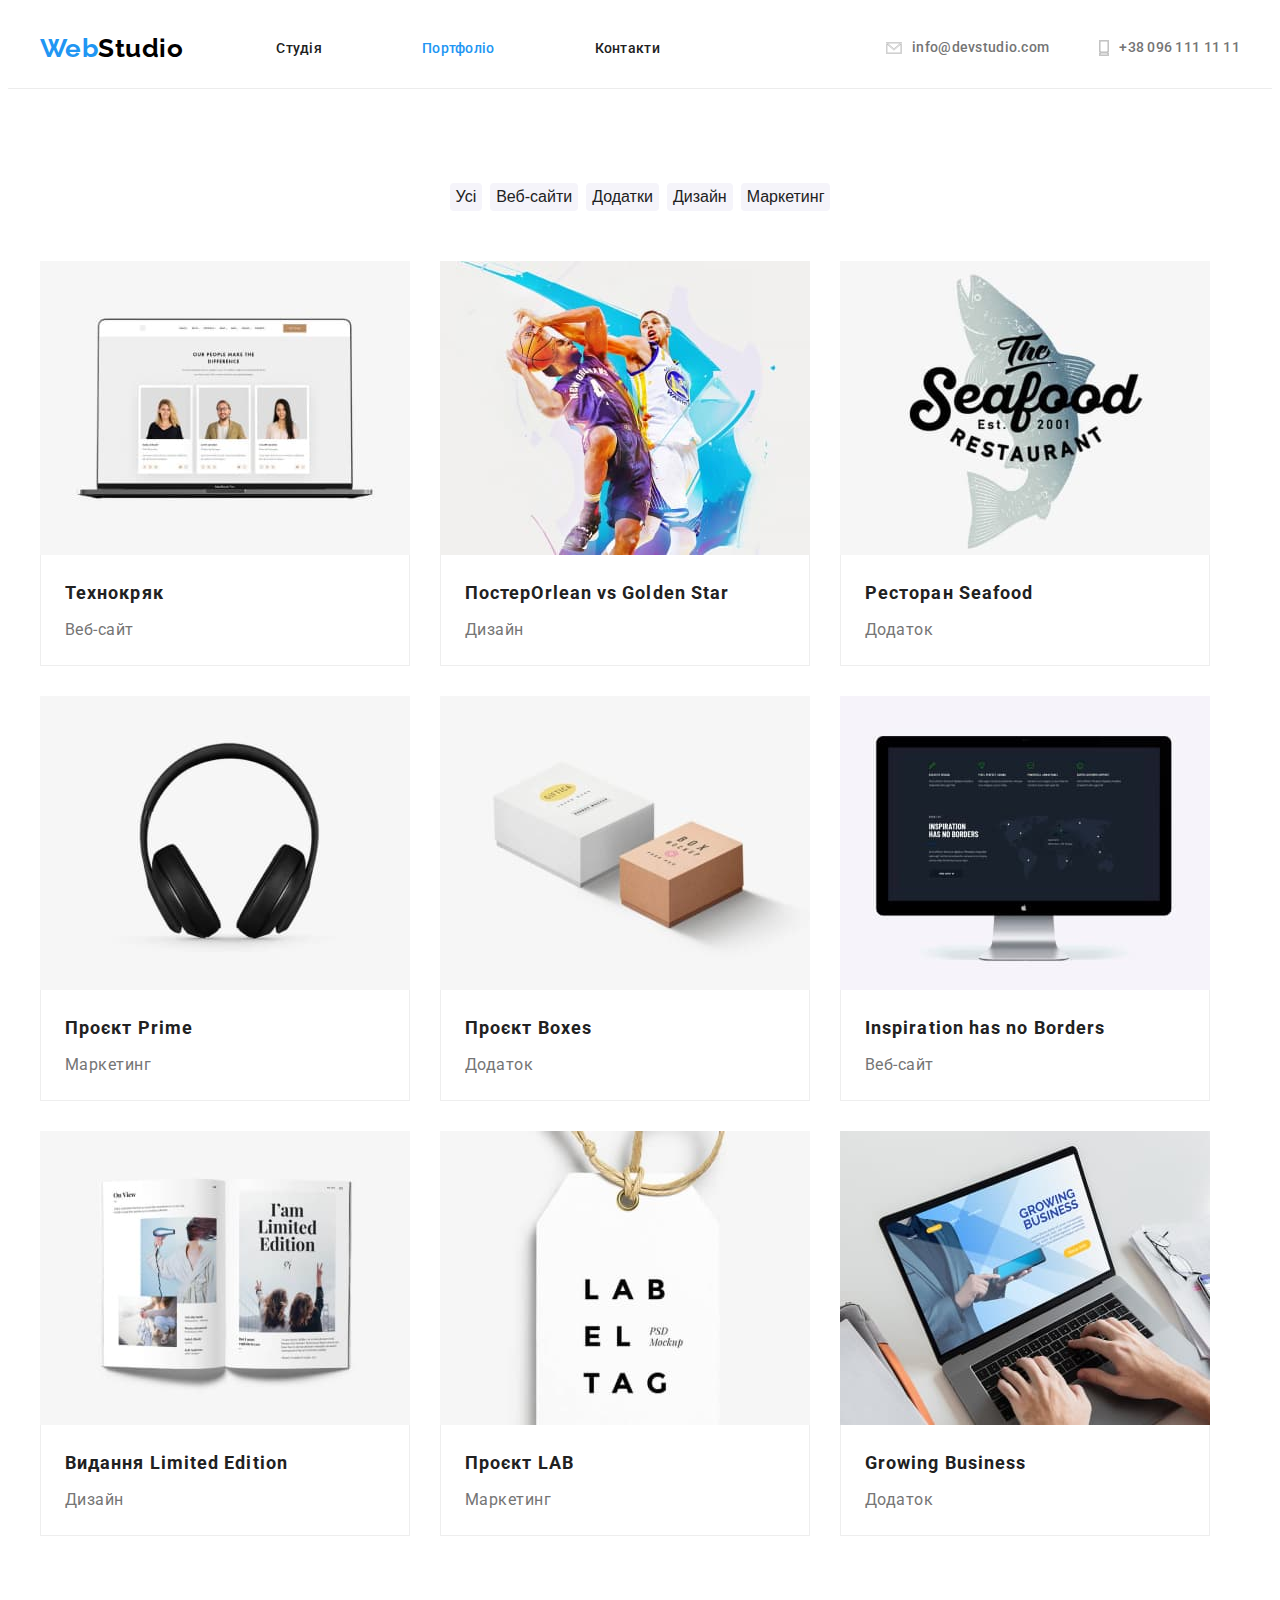
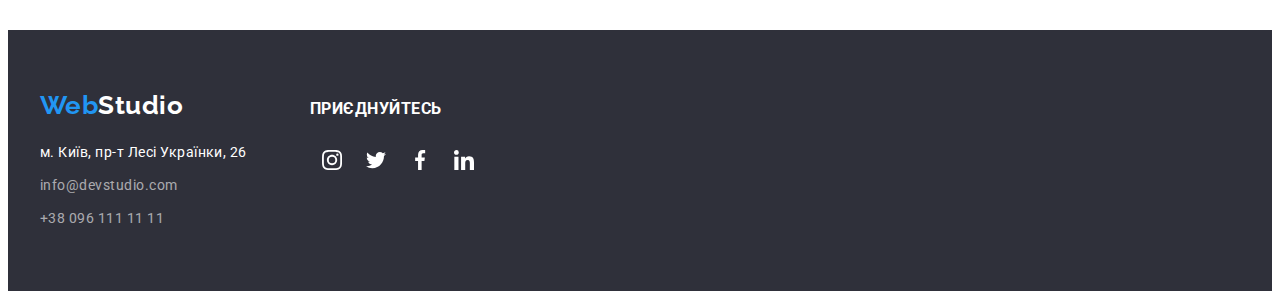
==== portfolio.html @ 02b4a6a3 "ДЗ 4-1" ====
<!DOCTYPE html>
<html lang="uk">
  <head>
    <meta charset="UTF-8" />
    <meta http-equiv="X-UA-Compatible" content="IE=edge" />
    <meta name="viewport" content="width=device-width, initial-scale=1.0" />
    <title>Портфоліо</title>
    <link
      rel="stylesheet"
      href="https://cdnjs.cloudflare.com/ajax/libs/modern-normalize/1.1.0/modern-normalize.min.css"
      integrity="sha512-wpPYUAdjBVSE4KJnH1VR1HeZfpl1ub8YT/NKx4PuQ5NmX2tKuGu6U/JRp5y+Y8XG2tV+wKQpNHVUX03MfMFn9Q=="
      crossorigin="anonymous"
      referrerpolicy="no-referrer"
    />
    <link rel="preconnect" href="https://fonts.googleapis.com" />
    <link rel="preconnect" href="https://fonts.gstatic.com" crossorigin />
    <link
      href="https://fonts.googleapis.com/css2?family=Raleway:wght@700&family=Roboto:wght@400;500;700;900&display=swap"
      rel="stylesheet"
    />
    <link rel="stylesheet" href="./css/styles.css" />
  </head>
  <body>
    <!--Навігація-->
    <header class="header">
      <div class="container container-header">
        <nav class="header-nav">
          <a lang="en" href="./index.html" class="logo links">
            Web<span class="logo-head">Studio</span>
          </a>
          <ul class="site-nav">
            <li class="site-nav-item list">
              <a href="./index.html" class="site-nav-link links">Студія</a>
            </li>
            <li class="site-nav-item list">
              <a href="./portfolio.html" class="site-nav-link links current">Портфоліо</a>
            </li>
            <li class="site-nav-item list">
              <a href="" class="site-nav-link links">Контакти</a>
            </li>
          </ul>
        </nav>
        <ul class="contacts list">
          <li class="contacts-item">
            <a href="mailto:info@devstudio.com" class="contacts-link links">
              <svg class="contacts-icon" width="16" height="12">
                <use href="./images/icons.svg#mail"></use>
              </svg>
              info@devstudio.com</a
            >
          </li>
          <li class="contacts-item">
            <a href="tel:+380961111111" class="contacts-link links"
              ><svg class="contacts-icon" width="10" height="16">
                <use href="./images/icons.svg#Tel"></use></svg
              >+38 096 111 11 11</a
            >
          </li>
        </ul>
      </div>
    </header>
    <!-- Портфоліо -->
    <main>
      <section class="section">
        <div class="container">
          <h1 class="visually-hidden">Фільтри</h1>
          <ul class="main-list list">
            <li>
              <button class="main-list-item" type="button">Усі</button>
            </li>
            <li>
              <button class="main-list-item" type="button">Веб-сайти</button>
            </li>
            <li>
              <button class="main-list-item" type="button">Додатки</button>
            </li>
            <li>
              <button class="main-list-item" type="button">Дизайн</button>
            </li>
            <li>
              <button class="main-list-item" type="button">Маркетинг</button>
            </li>
          </ul>
          <!-- Роботи компанії -->
          <ul class="main-list-work list">
            <li class="galery">
              <img src="./images/portfolio/img-1.jpg" alt="Лептоп" width="370" height="294" />
              <div class="galary-border">
                <h2 class="galery-title">Технокряк</h2>
                <p class="galary-text">Веб-сайт</p>
              </div>
            </li>
            <li class="galery">
              <img
                src="./images/portfolio/img-2.jpg"
                alt="Турнір з баскетболу"
                width="370"
                height="294"
              />
              <div class="galary-border">
                <h2 class="galery-title">Постер<span lang="en">Orlean vs Golden Star</span></h2>
                <p class="galary-text">Дизайн</p>
              </div>
            </li>
            <li class="galery">
              <img src="./images/portfolio/img-3.jpg" alt="Риба" width="370" height="294" />
              <div class="galary-border">
                <h2 class="galery-title">
                  Ресторан
                  <span lang="en">Seafood</span>
                </h2>
                <p class="galary-text">Додаток</p>
              </div>
            </li>
            <li class="galery">
              <img src="./images/portfolio/img-4.jpg" alt="Навушники" width="370" height="294" />
              <div class="galary-border">
                <h2 class="galery-title">
                  Проєкт
                  <span lang="en">Prime</span>
                </h2>
                <p class="galary-text">Маркетинг</p>
              </div>
            </li>
            <li class="galery">
              <img src="./images/portfolio/img-5.jpg" alt="Дві коробки" width="370" height="294" />
              <div class="galary-border">
                <h2 class="galery-title">
                  Проєкт
                  <span lang="en">Boxes</span>
                </h2>
                <p class="galary-text">Додаток</p>
              </div>
            </li>
            <li class="galery">
              <img src="./images/portfolio/img-6.jpg" alt="Монітор" width="370" height="294" />
              <div class="galary-border">
                <h2 class="galery-title" lang="en">Inspiration has no Borders</h2>
                <p class="galary-text">Веб-сайт</p>
              </div>
            </li>
            <li class="galery">
              <img src="./images/portfolio/img-7.jpg" alt="Книга" width="370" height="294" />
              <div class="galary-border">
                <h2 class="galery-title">
                  Видання
                  <span lang="en">Limited Edition</span>
                </h2>
                <p class="galary-text">Дизайн</p>
              </div>
            </li>
            <li class="galery">
              <img src="./images/portfolio/img-8.jpg" alt="Бірка" width="370" height="294" />
              <div class="galary-border">
                <h2 class="galery-title">
                  Проєкт
                  <span lang="en">LAB</span>
                </h2>
                <p class="galary-text">Маркетинг</p>
              </div>
            </li>
            <li class="galery">
              <img
                src="./images/portfolio/img-9.jpg"
                alt="Робочий стіл з ноутбуком і особистими речами"
                width="370"
                height="294"
              />
              <div class="galary-border">
                <h2 class="galery-title" lang="en">Growing Business</h2>
                <p class="galary-text">Додаток</p>
              </div>
            </li>
          </ul>
        </div>
      </section>
    </main>
    <!--Контакти-->
    <footer class="footer">
      <div class="container container-footer">
        <div class="container adrress">
          <a lang="en" href="./index.html" class="footer-logo links">
            Web<span class="footer-logo-head">Studio</span>
          </a>
          <address class="footer-address">
            <ul class="footer-address-list list">
              <li class="footer-address-item">
                <a
                  class="footer-address links"
                  href="https://goo.gl/maps/r9tFH7AL2DJd7ua28"
                  target="_blank"
                  rel="noreferrer noopener"
                >
                  м. Київ, пр-т Лесі Українки, 26
                </a>
              </li>
              <li class="footer-address-item">
                <a class="footer-contacts links" href="mailto:info@devstudio.com"
                  >info@devstudio.com</a
                >
              </li>
              <li class="footer-address-item">
                <a class="footer-contacts links" href="tel:+380961111111">+38 096 111 11 11</a>
              </li>
            </ul>
          </address>
        </div>
        <!-- Socials -->
        <div class="footer-socials">
          <p class="footer-socials-title">ПРИЄДНУЙТЕСЬ</p>
          <ul class="footer-socials-list list">
            <li class="footer-socials-item">
              <a
                class="footer-socials-link link"
                href="https://www.instagram.com/"
                target="_blank"
                rel="noopener noreferrer"
                aria-label="Instagram"
                ><svg class="footer-socials-icon" width="20" height="20">
                  <use href="./images/icons.svg#instagram"></use></svg
              ></a>
            </li>
            <li class="footer-socials-item">
              <a
                class="footer-socials-link link"
                href="https://twitter.com/"
                target="_blank"
                rel="noopener noreferrer"
                aria-label="Twitter"
                ><svg class="footer-socials-icon" width="20" height="20">
                  <use href="./images/icons.svg#twitter"></use></svg
              ></a>
            </li>
            <li class="footer-socials-item">
              <a
                class="footer-socials-link link"
                href="https://www.facebook.com/"
                target="_blank"
                rel="noopener noreferrer"
                aria-label="Facebook"
                ><svg class="footer-socials-icon" width="20" height="20">
                  <use href="./images/icons.svg#facebook"></use></svg
              ></a>
            </li>
            <li class="footer-socials-item">
              <a
                class="footer-socials-link link"
                href="https://www.linkedin.com/"
                target="_blank"
                rel="noopener noreferrer"
                aria-label="Linkedin"
                ><svg class="footer-socials-icon" width="20" height="20">
                  <use href="./images/icons.svg#linkedin"></use></svg
              ></a>
            </li>
          </ul>
        </div>
      </div>
    </footer>
  </body>
</html>
---- css/styles.css ----
:root {
  --items: 4;
  --items-portfolio: 3;
  --indent: 30px;
  --main-bgc: #2f303a;
  --main-color: #757575;
  --main-color-accent: #212121;
  --main-bgc-comand: #f5f4fa;
  --main-color-hero: #2f303a;
  --main-color-blue: #2196f3;
  --main-color-white: #ffffff;
  --main-color-black: #000000;
  --galary-border: #eeeeee;
  --socials-icon-color: #afb1b8;
}

body {
  background-color: var(--main-color-white);
  color: var(--main-color);
  font-family: Roboto, sans-serif;
  letter-spacing: 0.03em;
}

/* reset */
h1,
h2,
h3,
h4,
h5,
h6,
ul,
p {
  margin: 0;
}

.links {
  text-decoration: none;
}

.list {
  list-style: none;
  margin: 0;
  padding: 0;
}

.container {
  width: 1200px;
  padding-right: 15px;
  padding-left: 15px;
  margin-left: auto;
  margin-right: auto;
}

/* Logo */
.logo {
  margin-right: 93px;
  color: var(--main-color-blue);
  font-family: 'Raleway';
  font-weight: 700;
  font-size: 26px;
  line-height: 1.19;
}

.logo-head {
  color: var(--main-color-black);
}

/* Header */
.header {
  border-bottom: 1px solid #ececec;
}

.container-header {
  display: flex;
  align-items: center;
}

.header-nav {
  display: flex;
  align-items: center;
  margin-right: auto;
}

.site-nav {
  display: flex;
  gap: 50px;
  padding-left: 0;
}

.site-nav-item {
  color: var(--main-color-accent);
  font-weight: 500;
  font-size: 14px;
  line-height: 1.14;
  letter-spacing: 0.02em;
}

.site-nav-item:hover,
.site-nav-item:focus {
  color: var(--main-color-blue);
}

.site-nav-item .current {
  color: var(--main-color-blue);
}

.site-nav-link {
  display: block;
  padding-top: 32px;
  padding-bottom: 32px;
  padding-right: 50px;
  font-weight: 500;
  line-height: 16px;
  letter-spacing: 0.02em;
  color: var(--main-color-accent);
}

.site-nav-item:last-child {
  padding-right: 0;
}

.site-nav-link:hover,
.site-nav-link:focus {
  color: var(--main-color-blue);
}

.contacts {
  display: flex;
  gap: 50px;
}

.contacts-item:last-child {
  padding-right: 0;
}

.contacts-link {
  display: block;
  color: var(--main-color);
  font-weight: 500;
  font-size: 14px;
  line-height: 1.14;
  letter-spacing: 0.02em;
}

.contacts-link:last-child {
  padding-right: 0;
}

.contacts-link:hover,
.contacts-link:focus {
  color: var(--main-color-blue);

}

.contacts-link {
  display: flex;
  align-items: center;
  gap: 10px;
  padding-top: 32px;
  padding-bottom: 32px;
}

.contacts-icon {
  fill: none;
  stroke: var(--main-color);
}

.contacts-link:hover .contacts-icon,
.contacts-link:focus .contacts-icon {
  stroke: var(--main-color-blue);
}

/* .contacts-icon:hover,
.contacts-icon:focus {
  fill: none;
  stroke: var(--main-color-blue);
} */

/* Hero */

.hero {
  max-width: 1600px;
  height: 600px;
  margin-left: auto;
  margin-right: auto;
  background-image: linear-gradient(to right, rgba(47, 48, 58, 0.4), rgba(47, 48, 58, 0.4)),
    url(../images/hero.jpg);
  background-repeat: no-repeat;
  background-position: center;
  background-size: cover;
  text-align: center;
  padding-top: 200px;
  padding-bottom: 200px;
  background-color: var(--main-color-hero);
}

.hero-title {
  margin-bottom: 30px;
  color: var(--main-color-white);
  font-weight: 900;
  font-size: 44px;
  line-height: 1.36;
  text-align: center;
  letter-spacing: 0.06em;
  text-transform: uppercase;
}

.hero-bt {
  padding-top: 10px;
  padding-right: 32px;
  padding-bottom: 10px;
  padding-left: 32px;
  border: transparent;
  border-radius: 4px;
  background-color: var(--main-color-blue);
  color: var(--main-color-white);
  cursor: pointer;
  font-family: inherit;
  font-weight: 700;
  font-size: 16px;
  line-height: 1.88;
  text-align: center;
  letter-spacing: 0.06em;
}

/* Особливості */

.visually-hidden {
  position: absolute;
  width: 1px;
  height: 1px;
  margin: -1px;
  border: 0;
  padding: 0;
  white-space: nowrap;
  clip-path: inset(100%);
  clip: rect(0 0 0 0);
  overflow: hidden;
}

.section {
  padding-top: 94px;
  padding-bottom: 94px;
}

.feature-list {
  display: flex;
  flex-wrap: wrap;
  gap: 30px;
}

.feature-list-item {
  flex-basis: calc((100% - var(--indent) * (var(--items) - 1)) / var(--items));
}

.feature-list-item::before {
  display: block;
  content: "";
  height: 120px;
  background-size: 70px 70px;
  background-repeat: no-repeat;
  background-position: center;
  background-color: var(--main-bgc-comand);
  margin-bottom: 30px;
  border-radius: 4px;
}

.antenna::before {
  background-image: url(../images/features/antenna.svg);
}

.clock::before {
  background-image: url(../images/features/clock.svg);
}

.pc::before {
  background-image: url(../images/features/pc.svg);
}

.astronaut::before {
  background-image: url(../images/features/astronaut.svg);
}

.feature-title {
  margin-bottom: 10px;
  color: var(--main-color-accent);
  font-weight: 700;
  font-size: 14px;
  line-height: 1.14;
  letter-spacing: 0.03em;
  text-transform: uppercase;
}

.feature-text {
  font-size: 14px;
  line-height: 1.71;
}

/* Діяльність */

.section-work {
  padding-top: 0;
}

.activity-title {
  justify-content: center;
  margin-bottom: 50px;
  color: var(--main-color-accent);
  font-weight: 700;
  font-size: 36px;
  line-height: 42px;
  text-align: center;
}

.activity-list {
  display: flex;
  gap: 30px;
}

img {
  display: block;
  min-width: 100%;
  height: auto;
}

/* Наша команда */

.section-team {
  padding-bottom: 83px;
  background-color: var(--main-bgc-comand);
}

.team-list {
  display: flex;
  flex-wrap: wrap;
  gap: 30px;
}

.team-about {
  box-shadow: 0px 1px 3px rgba(0, 0, 0, 0.12), 0px 1px 1px rgba(0, 0, 0, 0.14), 0px 2px 1px rgba(0, 0, 0, 0.2);
  border-bottom-right-radius: 4px;
  border-bottom-left-radius: 4px;
  background-color: var(--main-color-white);
}

.team-person {
  margin-bottom: 10px;
  color: var(--main-color-accent);
  font-weight: 500;
  font-size: 16px;
  line-height: 1.19;
  text-align: center;
}

.team-text {
  margin-bottom: 16px;
  font-size: 16px;
  line-height: 1.19;
  text-align: center;
}

.team-title {
  margin-bottom: 50px;
  color: var(--main-color-accent);
  font-weight: 700;
  font-size: 36px;
  line-height: 1.17;
  text-align: center;
}

.team-info {
  padding-top: 30px;
}

/* Socials */

.socials {
  display: flex;
  justify-content: center;
  gap: 10px;

  padding-bottom: 30px;
}

.socials-link {
  display: flex;
  align-items: center;
  justify-content: center;

  cursor: pointer;
  width: 44px;
  height: 44px;
  border-radius: 50%;
}

.socials-link:hover,
.socials-link:focus {
  background-color: var(--main-color-blue);
}

.socials-link:hover .socials-icon,
.socials-link:focus .socials-icon {
  fill: var(--main-color-white);
}

.socials-icon {
  fill: var(--socials-icon-color);
}

.socials-item:hover .socials-icon,
.socials-item:focus .socials-icon {
  fill: var(--main-color-white);
}

/* Customers */

.section-customers {
  padding-top: 105px;
}

.customers-title {
  justify-content: center;
  margin-bottom: 50px;
  color: var(--main-color-accent);
  font-weight: 700;
  font-size: 36px;
  line-height: 1.17;
  text-align: center;
}

.client-list {
  display: flex;
  justify-content: center;
  gap: 30px;
}

.client-link {
  display: flex;
  align-items: center;
  justify-content: center;
  cursor: pointer;
  width: 170px;
  height: 92px;
  border: 1px solid var(--socials-icon-color);
  border-radius: 4px;
}

.client-link:hover,
.client-link:focus {
  border: 1px solid var(--main-color-blue);
}

.client-link:hover .client-icon,
.client-link:focus .client-icon {
  fill: var(--main-color-blue);
}

.client-icon {
  fill: var(--socials-icon-color);
}

/* Footer */

.footer {
  display: flex;
  justify-content: flex-start;
  padding-top: 60px;
  padding-bottom: 60px;
  background-color: var(--main-bgc);
}

.container-footer {
  display: flex;
  align-items: baseline;
}

.adrress {
  margin: 0;
  padding: 0;
  justify-content: flex-start;
  width: 270px;
}

.footer-logo {
  margin-bottom: 20px;
  display: block;
  color: var(--main-color-blue);
  font-family: 'Raleway';
  font-weight: 700;
  font-size: 26px;
  line-height: 1.19;
}

.footer-logo-head {
  color: var(--main-color-white);
}

.footer-address {
  display: block;
  color: var(--main-color-white);
  font-style: normal;
  font-size: 14px;
  line-height: 1.71;
}

.footer-address-item {
  margin-bottom: 9px;
}

.footer-address-item:last-child {
  margin-bottom: 0;
}

.footer-contacts {
  display: block;
  color: rgba(255, 255, 255, 0.6);
  font-style: normal;
  font-size: 14px;
  line-height: 1.71;
}

.footer-address:hover,
.footer-address:focus,
.footer-contacts:focus,
.footer-contacts:hover {
  color: var(--main-color-blue);
}

.footer-socials {
  display: flex;
  flex-direction: column;
  justify-content: flex-start;
}

.footer-socials-title {
  margin-bottom: 20px;
  font-weight: bold;
  line-height: 1.14;
  color: var(--main-color-white);
  text-transform: uppercase;
}

.footer-socials-list {
  display: flex;
}

.footer-socials-item {
  width: 44px;
  height: 44px;
}

.footer-socials-item:only-child {
  margin-right: 10px;
}

.footer-socials-link {
  display: flex;
  align-items: center;
  justify-content: center;
  cursor: pointer;
  width: 44px;
  height: 44px;
  border-radius: 50%;
}

.footer-socials-link:hover,
.footer-socials-link:focus {
  background-color: var(--main-color-blue);
}

.footer-socials-icon {
  fill: var(--main-color-white);
}


/* ПОРТФОЛІО */
.main {
  background-color: var(--main-color-white);
  color: var(--main-color);
}

/* Main */

.main-list {
  justify-content: center;
  margin-bottom: 50px;
  display: flex;
  flex-wrap: wrap;
  gap: 8px;
}

.main-list-work {
  display: flex;
  flex-wrap: wrap;
  gap: 30px;
}

.main-list-item {
  border: transparent;
  border-radius: 4px;
  color: var(--main-color-accent);
  background-color: var(--main-bgc-comand);
  font-weight: 500;
  font-size: 16px;
  line-height: 1.62;
  text-align: center;
  cursor: pointer;
}

.main-list-item:hover,
.main-list-item:focus {
  box-shadow: 0px 3px 1px rgba(0, 0, 0, 0.1), 0px 1px 2px rgba(0, 0, 0, 0.08), 0px 2px 2px rgba(0, 0, 0, 0.12);
  border-radius: 4px;
  background-color: var(--main-color-blue);
  color: var(--main-color-white);
}

.galery {
  flex-basis: calc((100% - var(--indent) * (var(--items-portfolio) - 1)) / var(--items));
  background-color: var(--main-color-white);
  color: var(--main-color-accent);
  font-family: inherit;
  font-size: 16px;
  line-height: 1.62;
  text-align: center;
}

.galery:hover {
  box-shadow: 0px 1px 1px rgba(0, 0, 0, 0.12), 0px 4px 4px rgba(0, 0, 0, 0.06), 1px 4px 6px rgba(0, 0, 0, 0.16);
}

.galary-border {
  padding: 20px 24px;
  border-left: 1px solid var(--galary-border);
  border-right: 1px solid var(--galary-border);
  border-bottom: 1px solid var(--galary-border);
}

.galery-title {
  margin-bottom: 4px;
  text-align: left;
  color: var(--main-color-accent);
  font-weight: 700;
  font-size: 18px;
  line-height: 2;
  letter-spacing: 0.06em;
}

.galary-text {
  text-align: left;
  color: var(--main-color);
  font-size: 16px;
  line-height: 1.88;
}
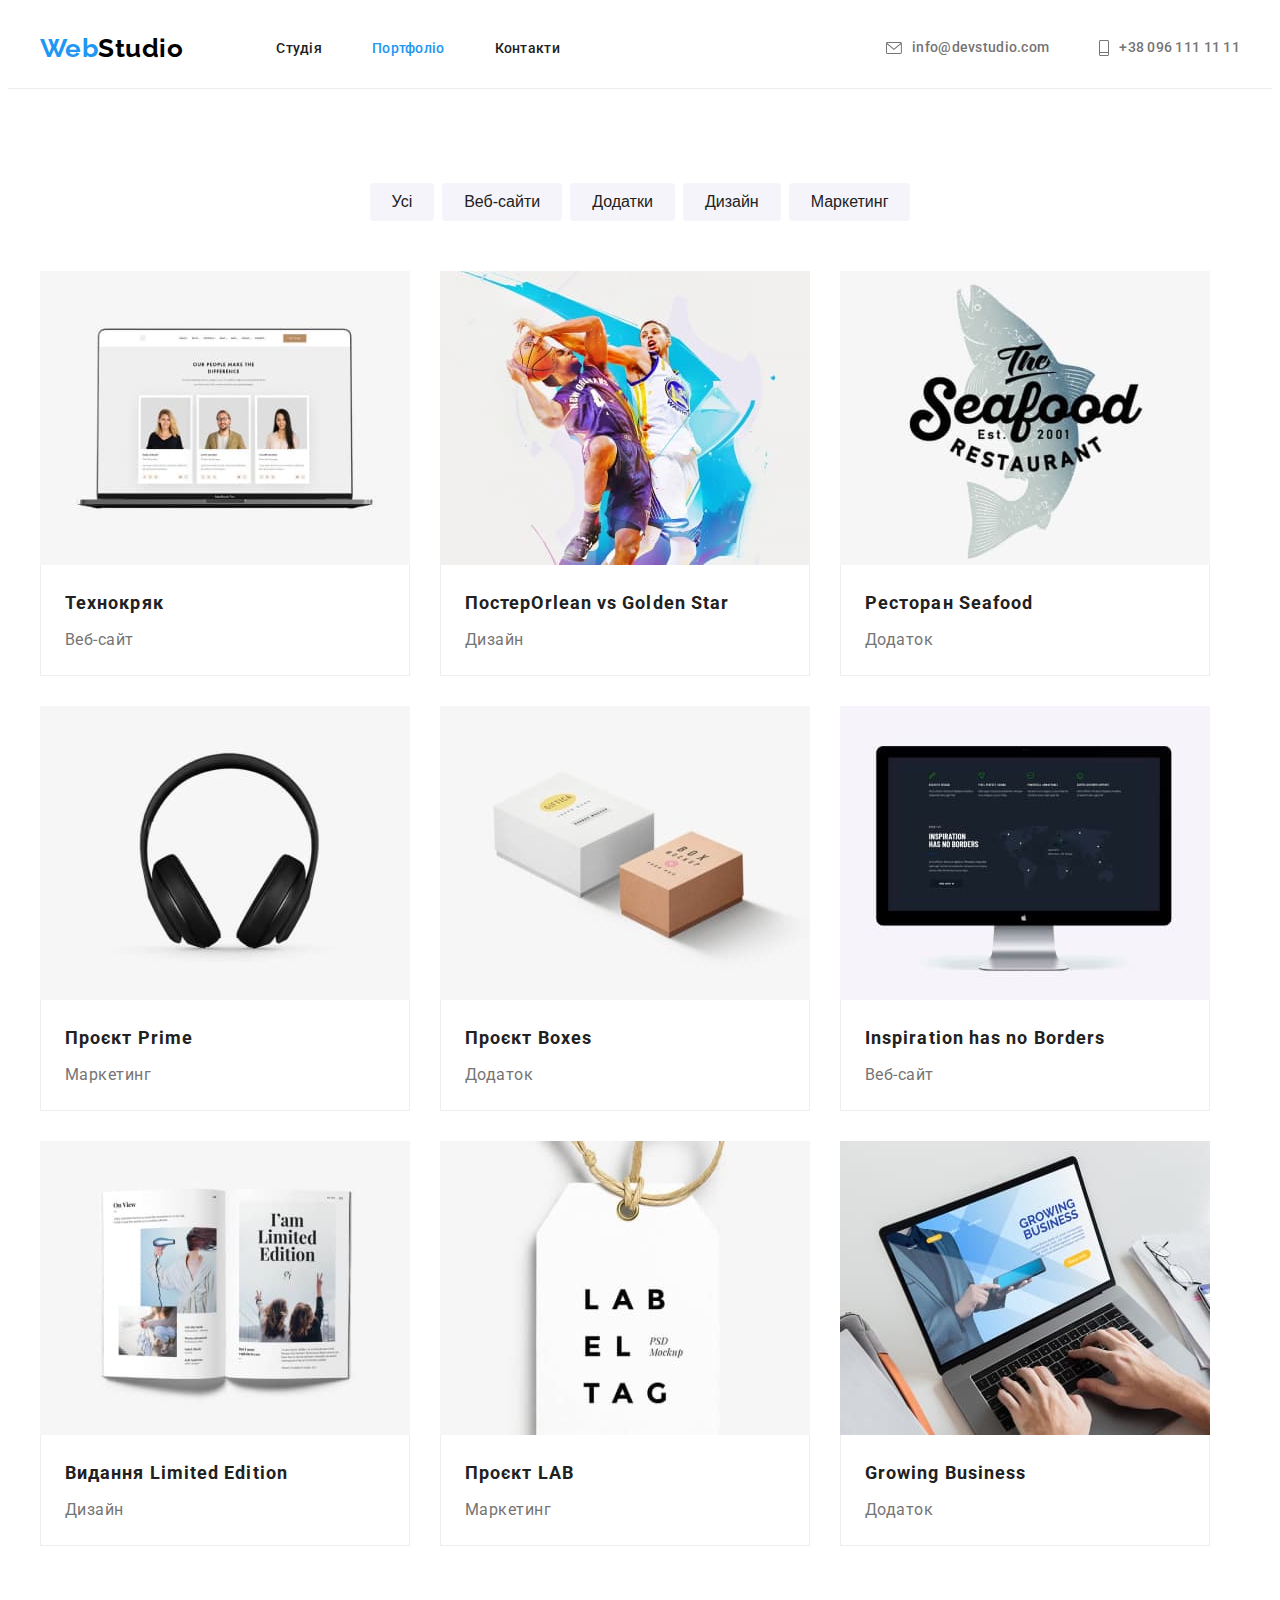
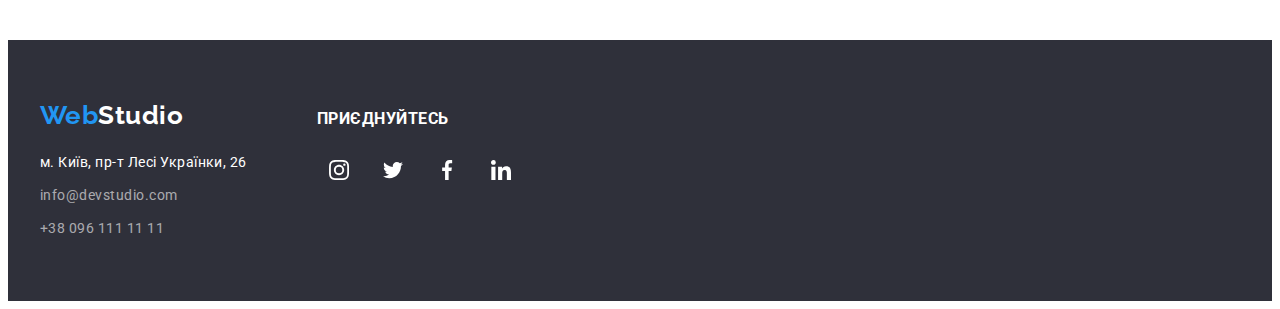
==== commit 756e4291: "ДЗ 4-2" ====
--- a/portfolio.html
+++ b/portfolio.html
@@ -84,91 +84,114 @@
           <!-- Роботи компанії -->
           <ul class="main-list-work list">
             <li class="galery">
-              <img src="./images/portfolio/img-1.jpg" alt="Лептоп" width="370" height="294" />
-              <div class="galary-border">
-                <h2 class="galery-title">Технокряк</h2>
-                <p class="galary-text">Веб-сайт</p>
-              </div>
-            </li>
-            <li class="galery">
-              <img
-                src="./images/portfolio/img-2.jpg"
-                alt="Турнір з баскетболу"
-                width="370"
-                height="294"
-              />
-              <div class="galary-border">
-                <h2 class="galery-title">Постер<span lang="en">Orlean vs Golden Star</span></h2>
-                <p class="galary-text">Дизайн</p>
-              </div>
-            </li>
-            <li class="galery">
-              <img src="./images/portfolio/img-3.jpg" alt="Риба" width="370" height="294" />
-              <div class="galary-border">
-                <h2 class="galery-title">
-                  Ресторан
-                  <span lang="en">Seafood</span>
-                </h2>
-                <p class="galary-text">Додаток</p>
-              </div>
-            </li>
-            <li class="galery">
-              <img src="./images/portfolio/img-4.jpg" alt="Навушники" width="370" height="294" />
-              <div class="galary-border">
-                <h2 class="galery-title">
-                  Проєкт
-                  <span lang="en">Prime</span>
-                </h2>
-                <p class="galary-text">Маркетинг</p>
-              </div>
-            </li>
-            <li class="galery">
-              <img src="./images/portfolio/img-5.jpg" alt="Дві коробки" width="370" height="294" />
-              <div class="galary-border">
-                <h2 class="galery-title">
-                  Проєкт
-                  <span lang="en">Boxes</span>
-                </h2>
-                <p class="galary-text">Додаток</p>
-              </div>
-            </li>
-            <li class="galery">
-              <img src="./images/portfolio/img-6.jpg" alt="Монітор" width="370" height="294" />
-              <div class="galary-border">
-                <h2 class="galery-title" lang="en">Inspiration has no Borders</h2>
-                <p class="galary-text">Веб-сайт</p>
-              </div>
-            </li>
-            <li class="galery">
-              <img src="./images/portfolio/img-7.jpg" alt="Книга" width="370" height="294" />
-              <div class="galary-border">
-                <h2 class="galery-title">
-                  Видання
-                  <span lang="en">Limited Edition</span>
-                </h2>
-                <p class="galary-text">Дизайн</p>
-              </div>
-            </li>
-            <li class="galery">
-              <img src="./images/portfolio/img-8.jpg" alt="Бірка" width="370" height="294" />
-              <div class="galary-border">
-                <h2 class="galery-title">
-                  Проєкт
-                  <span lang="en">LAB</span>
-                </h2>
-                <p class="galary-text">Маркетинг</p>
-              </div>
-            </li>
-            <li class="galery">
-              <img
-                src="./images/portfolio/img-9.jpg"
-                alt="Робочий стіл з ноутбуком і особистими речами"
-                width="370"
-                height="294"
-              />
-              <div class="galary-border">
-                <h2 class="galery-title" lang="en">Growing Business</h2>
-                <p class="galary-text">Додаток</p>
+              <div class="galary-link">
+                <img src="./images/portfolio/img-1.jpg" alt="Лептоп" width="370" height="294" />
+                <div class="galary-border">
+                  <h2 class="galery-title">Технокряк</h2>
+                  <p class="galary-text">Веб-сайт</p>
+                </div>
+              </div>
+            </li>
+            <li class="galery">
+              <div class="galary-link">
+                <img
+                  src="./images/portfolio/img-2.jpg"
+                  alt="Турнір з баскетболу"
+                  width="370"
+                  height="294"
+                />
+                <div class="galary-border">
+                  <h2 class="galery-title">Постер<span lang="en">Orlean vs Golden Star</span></h2>
+                  <p class="galary-text">Дизайн</p>
+                </div>
+              </div>
+            </li>
+            <li class="galery">
+              <div class="galary-link">
+                <img src="./images/portfolio/img-3.jpg" alt="Риба" width="370" height="294" />
+                <div class="galary-border">
+                  <h2 class="galery-title">
+                    Ресторан
+                    <span lang="en">Seafood</span>
+                  </h2>
+                  <p class="galary-text">Додаток</p>
+                </div>
+              </div>
+            </li>
+            <li class="galery">
+              <div class="galary-link">
+                <img src="./images/portfolio/img-4.jpg" alt="Навушники" width="370" height="294" />
+                <div class="galary-border">
+                  <h2 class="galery-title">
+                    Проєкт
+                    <span lang="en">Prime</span>
+                  </h2>
+                  <p class="galary-text">Маркетинг</p>
+                </div>
+              </div>
+            </li>
+            <li class="galery">
+              <div class="galary-link">
+                <img
+                  src="./images/portfolio/img-5.jpg"
+                  alt="Дві коробки"
+                  width="370"
+                  height="294"
+                />
+                <div class="galary-border">
+                  <h2 class="galery-title">
+                    Проєкт
+                    <span lang="en">Boxes</span>
+                  </h2>
+                  <p class="galary-text">Додаток</p>
+                </div>
+              </div>
+            </li>
+            <li class="galery">
+              <div class="galary-link">
+                <img src="./images/portfolio/img-6.jpg" alt="Монітор" width="370" height="294" />
+                <div class="galary-border">
+                  <h2 class="galery-title" lang="en">Inspiration has no Borders</h2>
+                  <p class="galary-text">Веб-сайт</p>
+                </div>
+              </div>
+            </li>
+            <li class="galery">
+              <div class="galary-link">
+                <img src="./images/portfolio/img-7.jpg" alt="Книга" width="370" height="294" />
+                <div class="galary-border">
+                  <h2 class="galery-title">
+                    Видання
+                    <span lang="en">Limited Edition</span>
+                  </h2>
+                  <p class="galary-text">Дизайн</p>
+                </div>
+              </div>
+            </li>
+            <li class="galery">
+              <div class="galary-link">
+                <img src="./images/portfolio/img-8.jpg" alt="Бірка" width="370" height="294" />
+                <div class="galary-border">
+                  <h2 class="galery-title">
+                    Проєкт
+                    <span lang="en">LAB</span>
+                  </h2>
+                  <p class="galary-text">Маркетинг</p>
+                </div>
+              </div>
+            </li>
+            <li class="galery">
+              <div class="galary-link">
+                <img
+                  src="./images/portfolio/img-9.jpg"
+                  alt="Робочий стіл з ноутбуком і особистими речами"
+                  width="370"
+                  height="294"
+                />
+                <div class="galary-border">
+                  <h2 class="galery-title" lang="en">Growing Business</h2>
+                  <p class="galary-text">Додаток</p>
+                </div>
               </div>
             </li>
           </ul>
@@ -178,7 +201,7 @@
     <!--Контакти-->
     <footer class="footer">
       <div class="container container-footer">
-        <div class="container adrress">
+        <div class="adrress">
           <a lang="en" href="./index.html" class="footer-logo links">
             Web<span class="footer-logo-head">Studio</span>
           </a>
--- a/css/styles.css
+++ b/css/styles.css
@@ -108,7 +108,6 @@
   display: block;
   padding-top: 32px;
   padding-bottom: 32px;
-  padding-right: 50px;
   font-weight: 500;
   line-height: 16px;
   letter-spacing: 0.02em;
@@ -162,19 +161,13 @@
 
 .contacts-icon {
   fill: none;
-  stroke: var(--main-color);
+  fill: var(--main-color);
 }
 
 .contacts-link:hover .contacts-icon,
 .contacts-link:focus .contacts-icon {
-  stroke: var(--main-color-blue);
-}
-
-/* .contacts-icon:hover,
-.contacts-icon:focus {
-  fill: none;
-  stroke: var(--main-color-blue);
-} */
+  fill: var(--main-color-blue);
+}
 
 /* Hero */
 
@@ -253,32 +246,14 @@
   flex-basis: calc((100% - var(--indent) * (var(--items) - 1)) / var(--items));
 }
 
-.feature-list-item::before {
-  display: block;
-  content: "";
+.feature-icons {
+  display: flex;
+  align-items: center;
+  justify-content: center;
   height: 120px;
-  background-size: 70px 70px;
-  background-repeat: no-repeat;
-  background-position: center;
+  margin-bottom: 30px;
   background-color: var(--main-bgc-comand);
-  margin-bottom: 30px;
   border-radius: 4px;
-}
-
-.antenna::before {
-  background-image: url(../images/features/antenna.svg);
-}
-
-.clock::before {
-  background-image: url(../images/features/clock.svg);
-}
-
-.pc::before {
-  background-image: url(../images/features/pc.svg);
-}
-
-.astronaut::before {
-  background-image: url(../images/features/astronaut.svg);
 }
 
 .feature-title {
@@ -370,6 +345,7 @@
 
 .team-info {
   padding-top: 30px;
+  padding-bottom: 30px;
 }
 
 /* Socials */
@@ -378,8 +354,6 @@
   display: flex;
   justify-content: center;
   gap: 10px;
-
-  padding-bottom: 30px;
 }
 
 .socials-link {
@@ -478,7 +452,7 @@
   margin: 0;
   padding: 0;
   justify-content: flex-start;
-  width: 270px;
+  margin-right: 70px;
 }
 
 .footer-logo {
@@ -526,12 +500,6 @@
   color: var(--main-color-blue);
 }
 
-.footer-socials {
-  display: flex;
-  flex-direction: column;
-  justify-content: flex-start;
-}
-
 .footer-socials-title {
   margin-bottom: 20px;
   font-weight: bold;
@@ -542,6 +510,7 @@
 
 .footer-socials-list {
   display: flex;
+  gap: 10px;
 }
 
 .footer-socials-item {
@@ -598,6 +567,7 @@
 .main-list-item {
   border: transparent;
   border-radius: 4px;
+  padding: 6px 22px;
   color: var(--main-color-accent);
   background-color: var(--main-bgc-comand);
   font-weight: 500;
@@ -625,7 +595,8 @@
   text-align: center;
 }
 
-.galery:hover {
+.galary-link:hover,
+.galary-link:focus {
   box-shadow: 0px 1px 1px rgba(0, 0, 0, 0.12), 0px 4px 4px rgba(0, 0, 0, 0.06), 1px 4px 6px rgba(0, 0, 0, 0.16);
 }
 
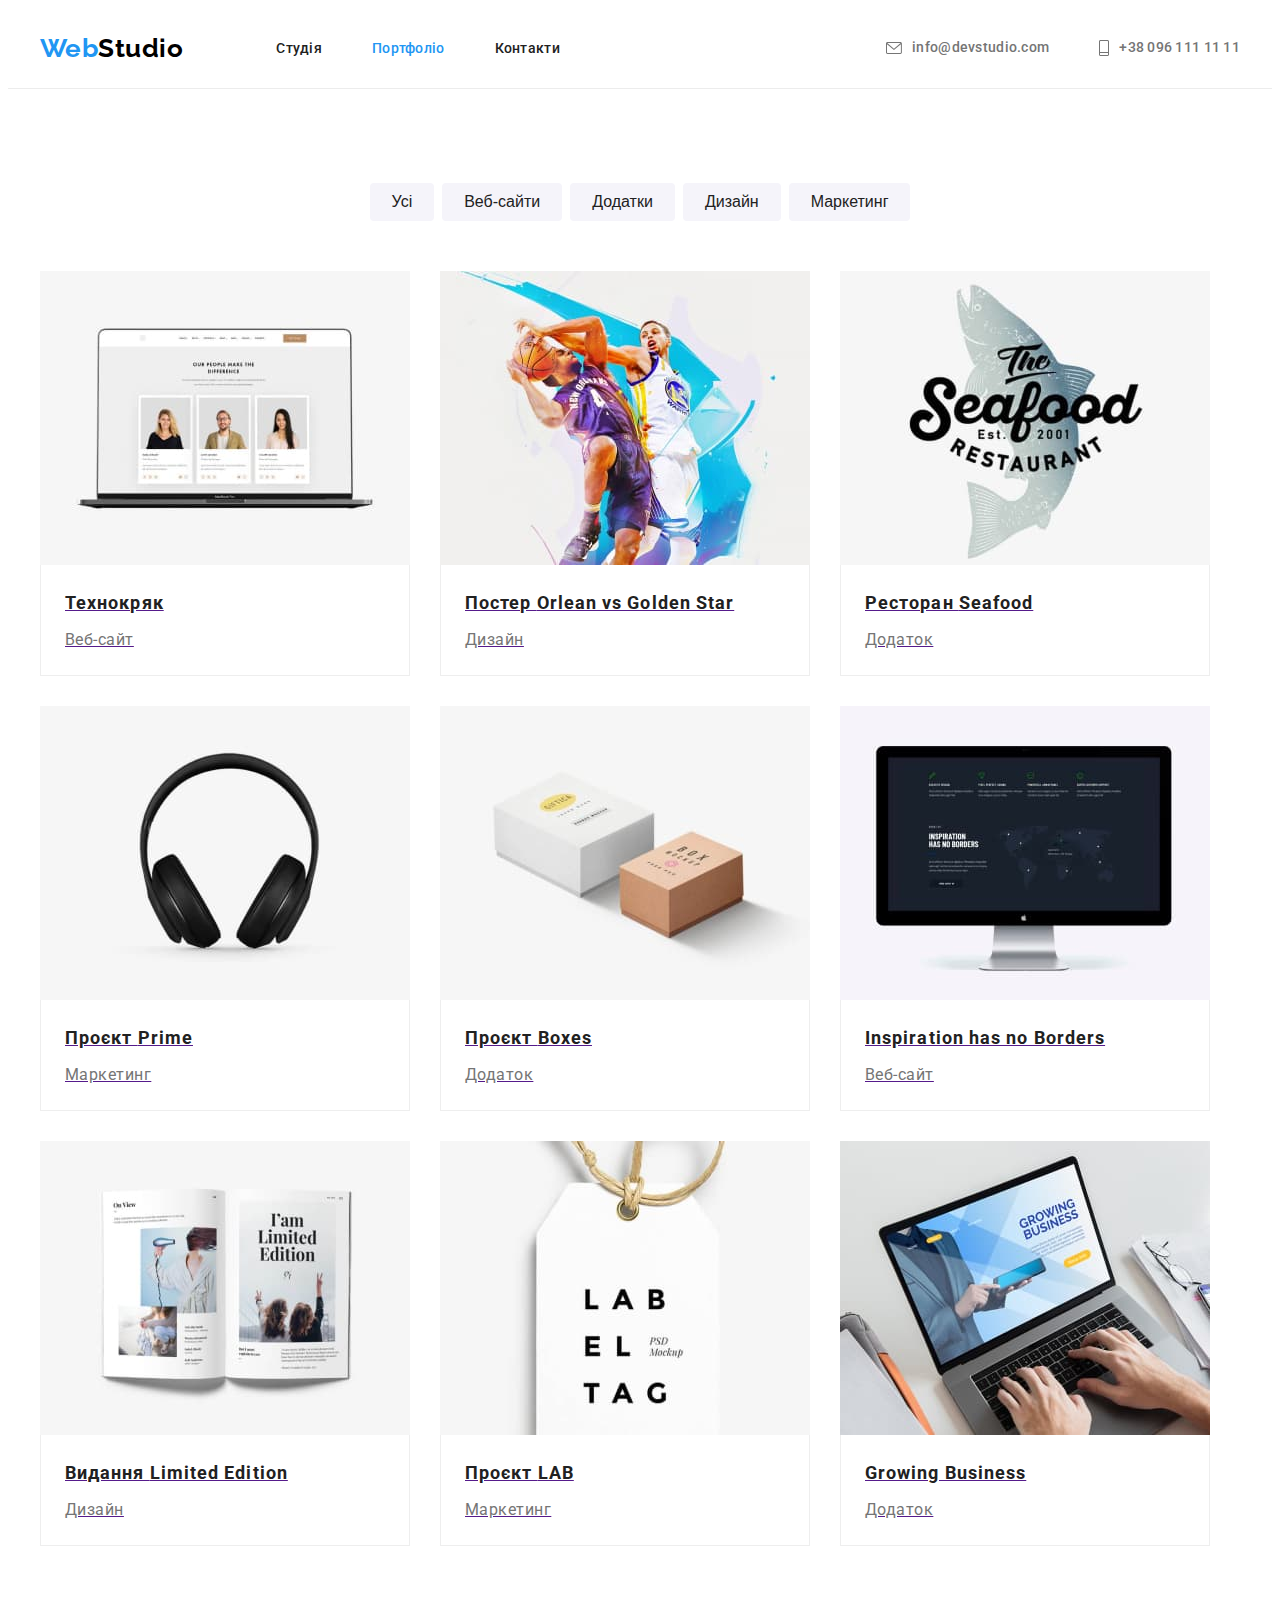
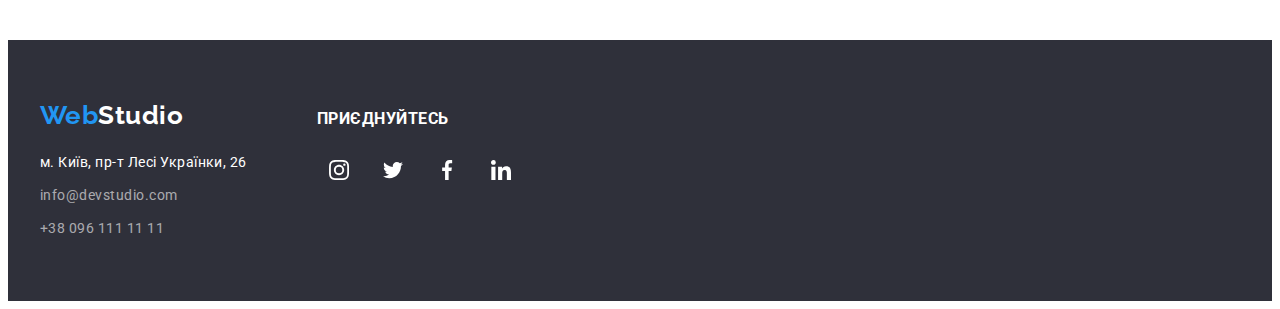
==== commit cee83a48: "ДЗ 4-3" ====
--- a/portfolio.html
+++ b/portfolio.html
@@ -84,16 +84,16 @@
           <!-- Роботи компанії -->
           <ul class="main-list-work list">
             <li class="galery">
-              <div class="galary-link">
+              <a class="galary-link" href="" target="_blank" rel="noreferrer noopener">
                 <img src="./images/portfolio/img-1.jpg" alt="Лептоп" width="370" height="294" />
                 <div class="galary-border">
                   <h2 class="galery-title">Технокряк</h2>
                   <p class="galary-text">Веб-сайт</p>
                 </div>
-              </div>
-            </li>
-            <li class="galery">
-              <div class="galary-link">
+              </a>
+            </li>
+            <li class="galery">
+              <a class="galary-link" href="" target="_blank" rel="noreferrer noopener">
                 <img
                   src="./images/portfolio/img-2.jpg"
                   alt="Турнір з баскетболу"
@@ -101,13 +101,13 @@
                   height="294"
                 />
                 <div class="galary-border">
-                  <h2 class="galery-title">Постер<span lang="en">Orlean vs Golden Star</span></h2>
+                  <h2 class="galery-title">Постер <span lang="en">Orlean vs Golden Star</span></h2>
                   <p class="galary-text">Дизайн</p>
                 </div>
-              </div>
-            </li>
-            <li class="galery">
-              <div class="galary-link">
+              </a>
+            </li>
+            <li class="galery">
+              <a class="galary-link" href="" target="_blank" rel="noreferrer noopener">
                 <img src="./images/portfolio/img-3.jpg" alt="Риба" width="370" height="294" />
                 <div class="galary-border">
                   <h2 class="galery-title">
@@ -116,10 +116,10 @@
                   </h2>
                   <p class="galary-text">Додаток</p>
                 </div>
-              </div>
-            </li>
-            <li class="galery">
-              <div class="galary-link">
+              </a>
+            </li>
+            <li class="galery">
+              <a class="galary-link" href="" target="_blank" rel="noreferrer noopener">
                 <img src="./images/portfolio/img-4.jpg" alt="Навушники" width="370" height="294" />
                 <div class="galary-border">
                   <h2 class="galery-title">
@@ -128,10 +128,10 @@
                   </h2>
                   <p class="galary-text">Маркетинг</p>
                 </div>
-              </div>
-            </li>
-            <li class="galery">
-              <div class="galary-link">
+              </a>
+            </li>
+            <li class="galery">
+              <a class="galary-link" href="" target="_blank" rel="noreferrer noopener">
                 <img
                   src="./images/portfolio/img-5.jpg"
                   alt="Дві коробки"
@@ -145,19 +145,19 @@
                   </h2>
                   <p class="galary-text">Додаток</p>
                 </div>
-              </div>
-            </li>
-            <li class="galery">
-              <div class="galary-link">
+              </a>
+            </li>
+            <li class="galery">
+              <a class="galary-link" href="" target="_blank" rel="noreferrer noopener">
                 <img src="./images/portfolio/img-6.jpg" alt="Монітор" width="370" height="294" />
                 <div class="galary-border">
                   <h2 class="galery-title" lang="en">Inspiration has no Borders</h2>
                   <p class="galary-text">Веб-сайт</p>
                 </div>
-              </div>
-            </li>
-            <li class="galery">
-              <div class="galary-link">
+              </a>
+            </li>
+            <li class="galery">
+              <a class="galary-link" href="" target="_blank" rel="noreferrer noopener">
                 <img src="./images/portfolio/img-7.jpg" alt="Книга" width="370" height="294" />
                 <div class="galary-border">
                   <h2 class="galery-title">
@@ -166,10 +166,10 @@
                   </h2>
                   <p class="galary-text">Дизайн</p>
                 </div>
-              </div>
-            </li>
-            <li class="galery">
-              <div class="galary-link">
+              </a>
+            </li>
+            <li class="galery">
+              <a class="galary-link" href="" target="_blank" rel="noreferrer noopener">
                 <img src="./images/portfolio/img-8.jpg" alt="Бірка" width="370" height="294" />
                 <div class="galary-border">
                   <h2 class="galery-title">
@@ -178,10 +178,10 @@
                   </h2>
                   <p class="galary-text">Маркетинг</p>
                 </div>
-              </div>
-            </li>
-            <li class="galery">
-              <div class="galary-link">
+              </a>
+            </li>
+            <li class="galery">
+              <a class="galary-link" href="" target="_blank" rel="noreferrer noopener">
                 <img
                   src="./images/portfolio/img-9.jpg"
                   alt="Робочий стіл з ноутбуком і особистими речами"
@@ -192,7 +192,7 @@
                   <h2 class="galery-title" lang="en">Growing Business</h2>
                   <p class="galary-text">Додаток</p>
                 </div>
-              </div>
+              </a>
             </li>
           </ul>
         </div>
--- a/css/styles.css
+++ b/css/styles.css
@@ -597,6 +597,7 @@
 
 .galary-link:hover,
 .galary-link:focus {
+  display: block;
   box-shadow: 0px 1px 1px rgba(0, 0, 0, 0.12), 0px 4px 4px rgba(0, 0, 0, 0.06), 1px 4px 6px rgba(0, 0, 0, 0.16);
 }
 
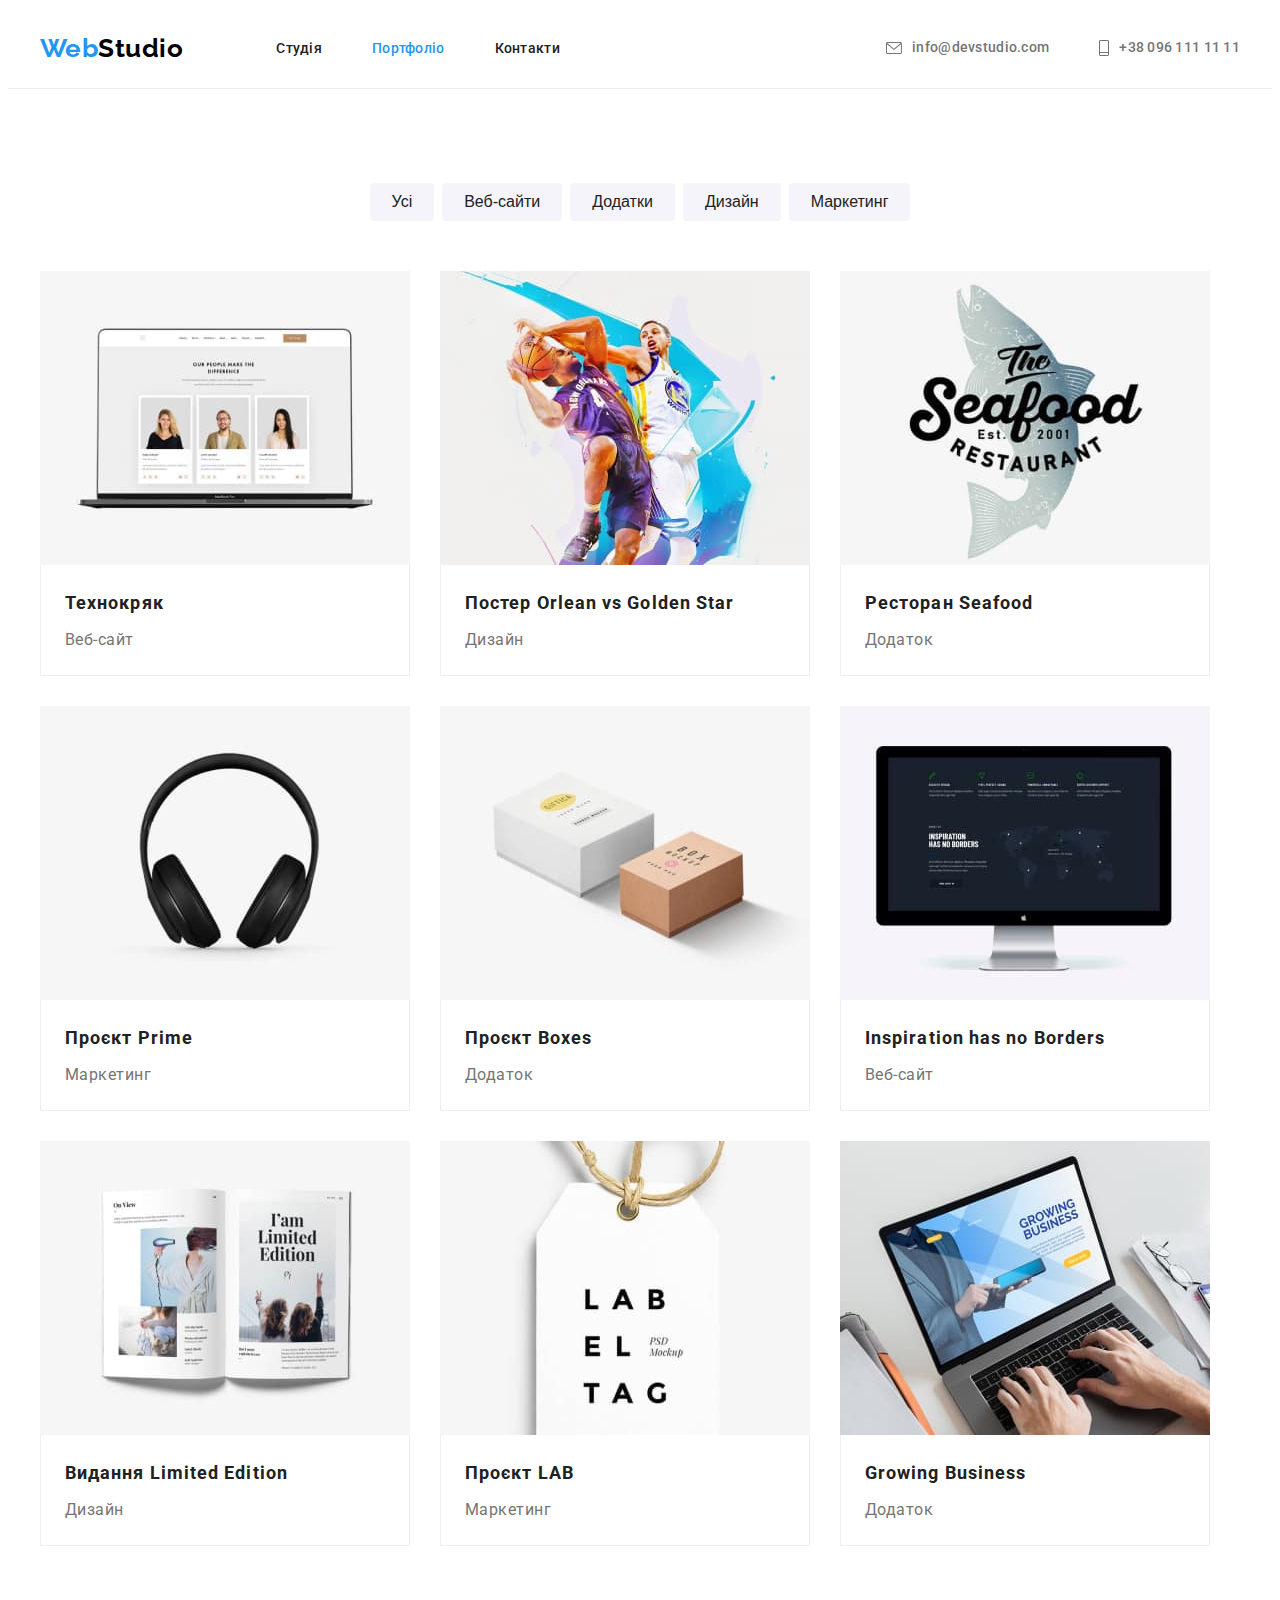
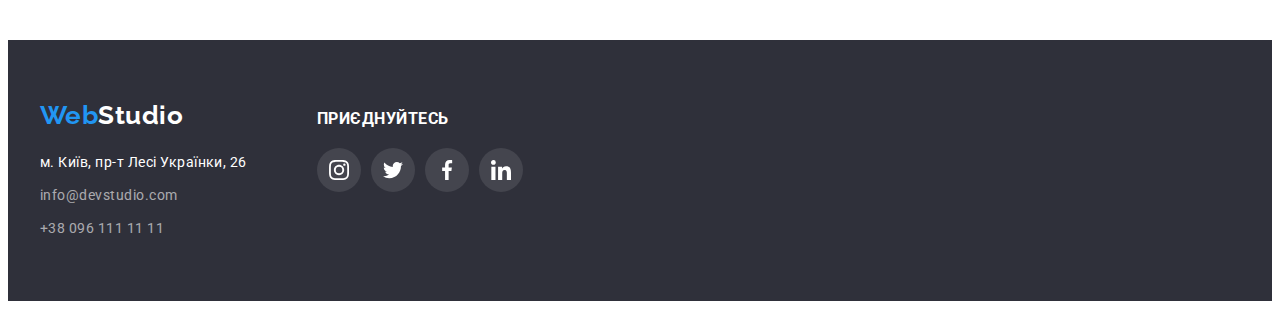
==== commit e514618b: "ДЗ 4 - фініш" ====
--- a/portfolio.html
+++ b/portfolio.html
@@ -84,7 +84,7 @@
           <!-- Роботи компанії -->
           <ul class="main-list-work list">
             <li class="galery">
-              <a class="galary-link" href="" target="_blank" rel="noreferrer noopener">
+              <a class="galary-link links" href="" target="_blank" rel="noreferrer noopener">
                 <img src="./images/portfolio/img-1.jpg" alt="Лептоп" width="370" height="294" />
                 <div class="galary-border">
                   <h2 class="galery-title">Технокряк</h2>
@@ -93,7 +93,7 @@
               </a>
             </li>
             <li class="galery">
-              <a class="galary-link" href="" target="_blank" rel="noreferrer noopener">
+              <a class="galary-link links" href="" target="_blank" rel="noreferrer noopener">
                 <img
                   src="./images/portfolio/img-2.jpg"
                   alt="Турнір з баскетболу"
@@ -107,7 +107,7 @@
               </a>
             </li>
             <li class="galery">
-              <a class="galary-link" href="" target="_blank" rel="noreferrer noopener">
+              <a class="galary-link links" href="" target="_blank" rel="noreferrer noopener">
                 <img src="./images/portfolio/img-3.jpg" alt="Риба" width="370" height="294" />
                 <div class="galary-border">
                   <h2 class="galery-title">
@@ -119,7 +119,7 @@
               </a>
             </li>
             <li class="galery">
-              <a class="galary-link" href="" target="_blank" rel="noreferrer noopener">
+              <a class="galary-link links" href="" target="_blank" rel="noreferrer noopener">
                 <img src="./images/portfolio/img-4.jpg" alt="Навушники" width="370" height="294" />
                 <div class="galary-border">
                   <h2 class="galery-title">
@@ -131,7 +131,7 @@
               </a>
             </li>
             <li class="galery">
-              <a class="galary-link" href="" target="_blank" rel="noreferrer noopener">
+              <a class="galary-link links" href="" target="_blank" rel="noreferrer noopener">
                 <img
                   src="./images/portfolio/img-5.jpg"
                   alt="Дві коробки"
@@ -148,7 +148,7 @@
               </a>
             </li>
             <li class="galery">
-              <a class="galary-link" href="" target="_blank" rel="noreferrer noopener">
+              <a class="galary-link links" href="" target="_blank" rel="noreferrer noopener">
                 <img src="./images/portfolio/img-6.jpg" alt="Монітор" width="370" height="294" />
                 <div class="galary-border">
                   <h2 class="galery-title" lang="en">Inspiration has no Borders</h2>
@@ -157,7 +157,7 @@
               </a>
             </li>
             <li class="galery">
-              <a class="galary-link" href="" target="_blank" rel="noreferrer noopener">
+              <a class="galary-link links" href="" target="_blank" rel="noreferrer noopener">
                 <img src="./images/portfolio/img-7.jpg" alt="Книга" width="370" height="294" />
                 <div class="galary-border">
                   <h2 class="galery-title">
@@ -169,7 +169,7 @@
               </a>
             </li>
             <li class="galery">
-              <a class="galary-link" href="" target="_blank" rel="noreferrer noopener">
+              <a class="galary-link links" href="" target="_blank" rel="noreferrer noopener">
                 <img src="./images/portfolio/img-8.jpg" alt="Бірка" width="370" height="294" />
                 <div class="galary-border">
                   <h2 class="galery-title">
@@ -181,7 +181,7 @@
               </a>
             </li>
             <li class="galery">
-              <a class="galary-link" href="" target="_blank" rel="noreferrer noopener">
+              <a class="galary-link links" href="" target="_blank" rel="noreferrer noopener">
                 <img
                   src="./images/portfolio/img-9.jpg"
                   alt="Робочий стіл з ноутбуком і особистими речами"
--- a/css/styles.css
+++ b/css/styles.css
@@ -530,6 +530,7 @@
   width: 44px;
   height: 44px;
   border-radius: 50%;
+  background: rgba(255, 255, 255, 0.1);
 }
 
 .footer-socials-link:hover,
